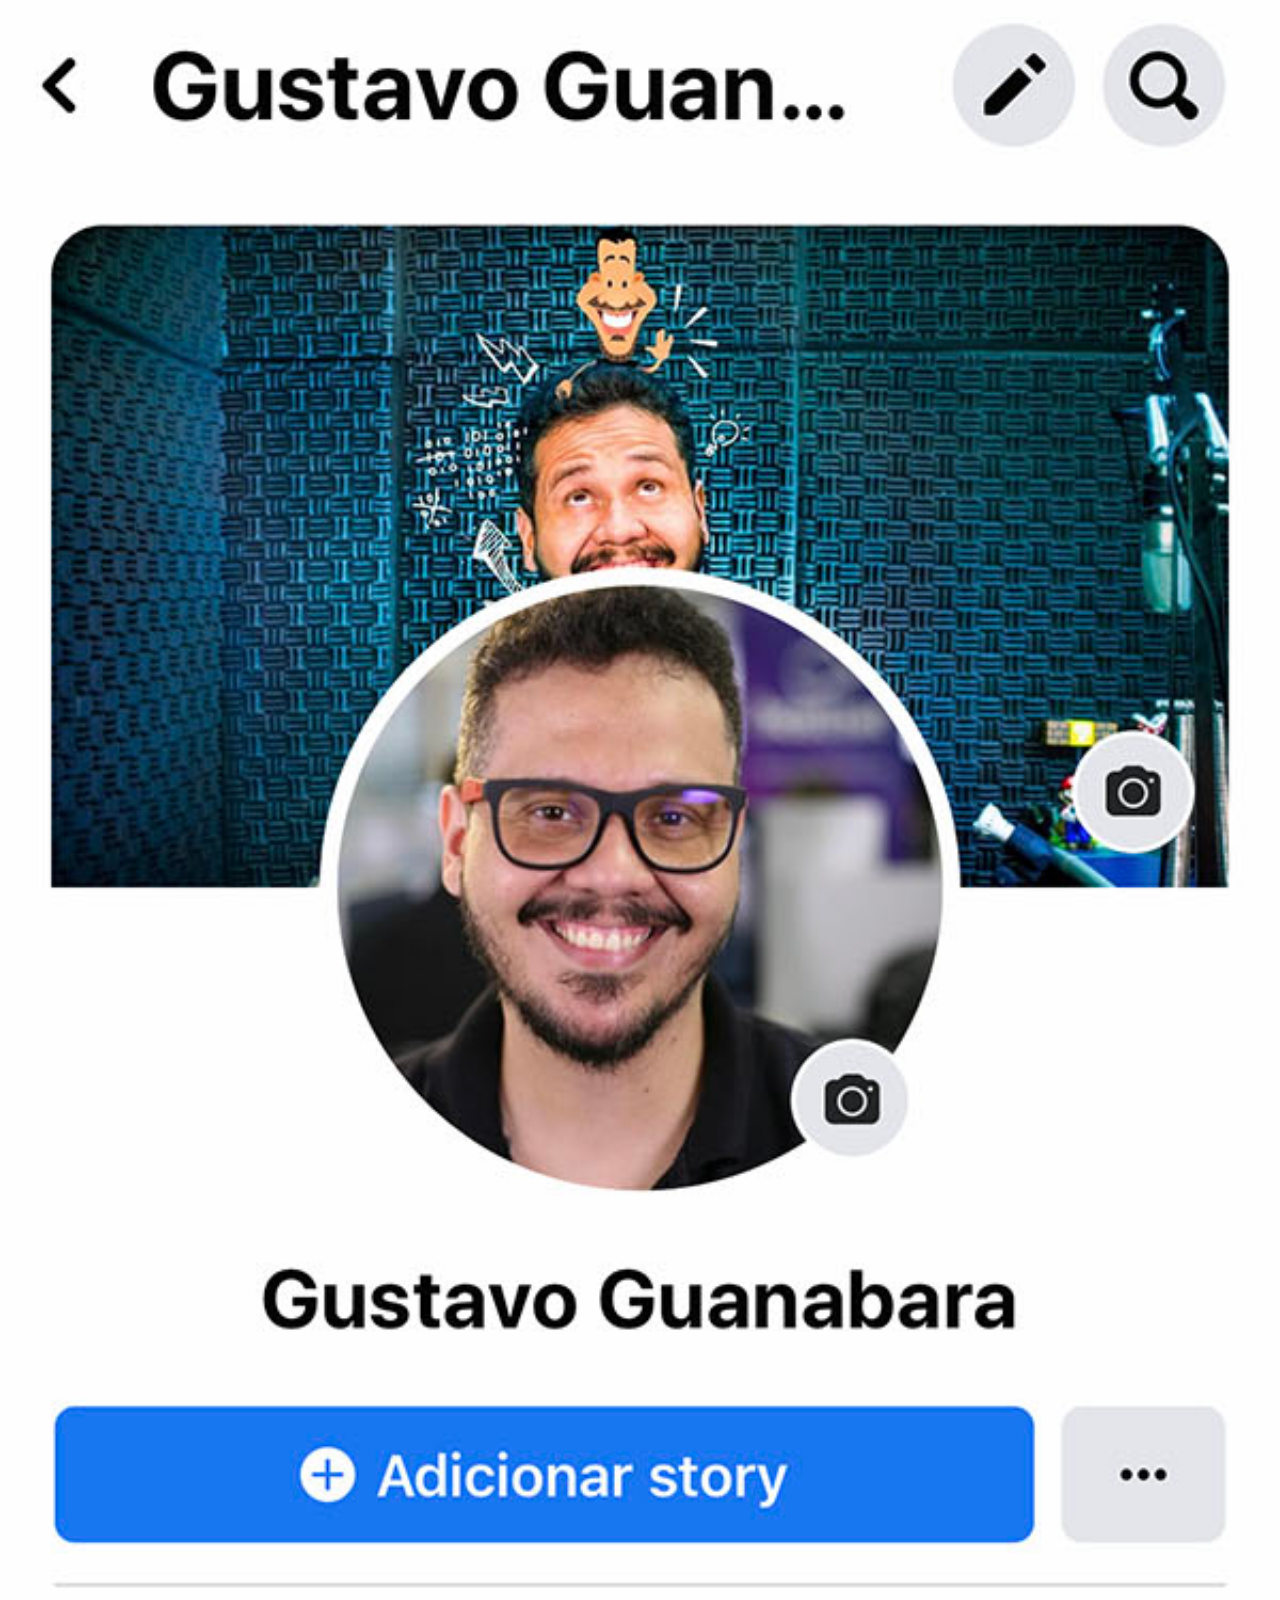
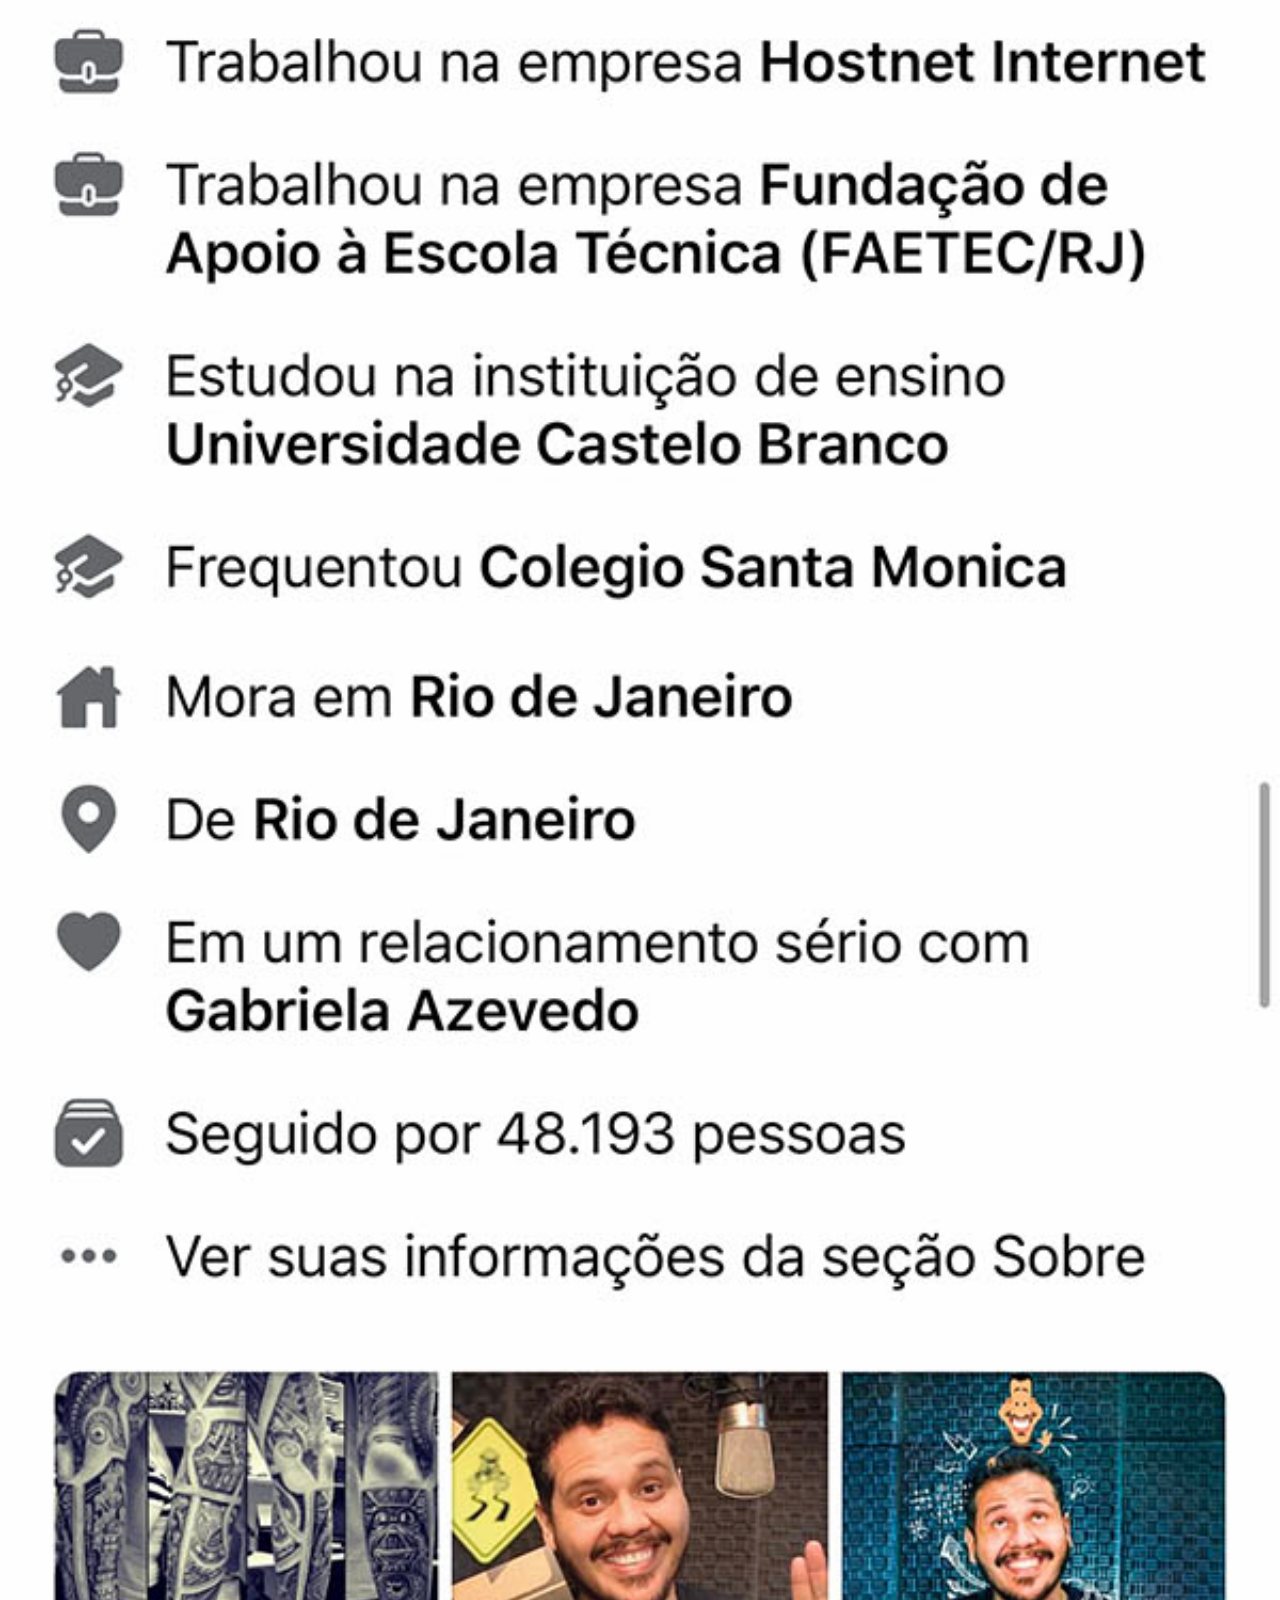
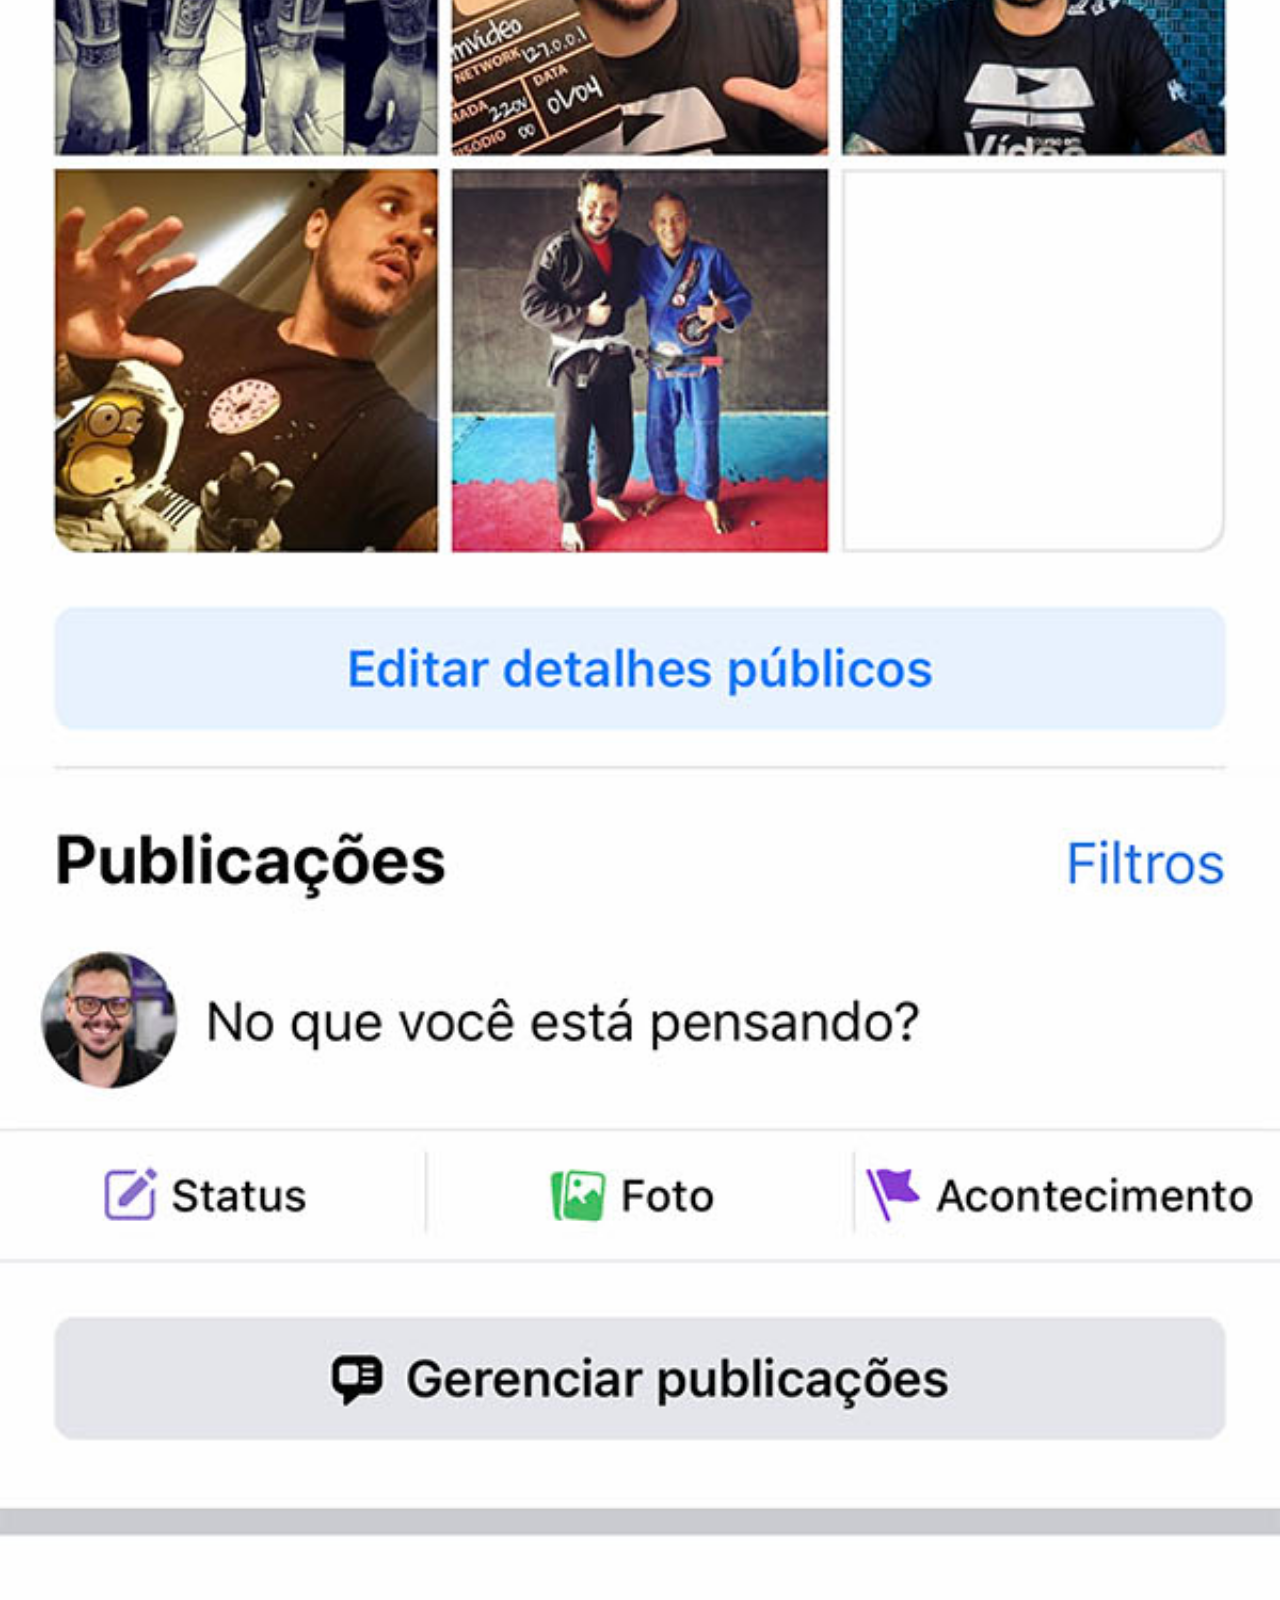
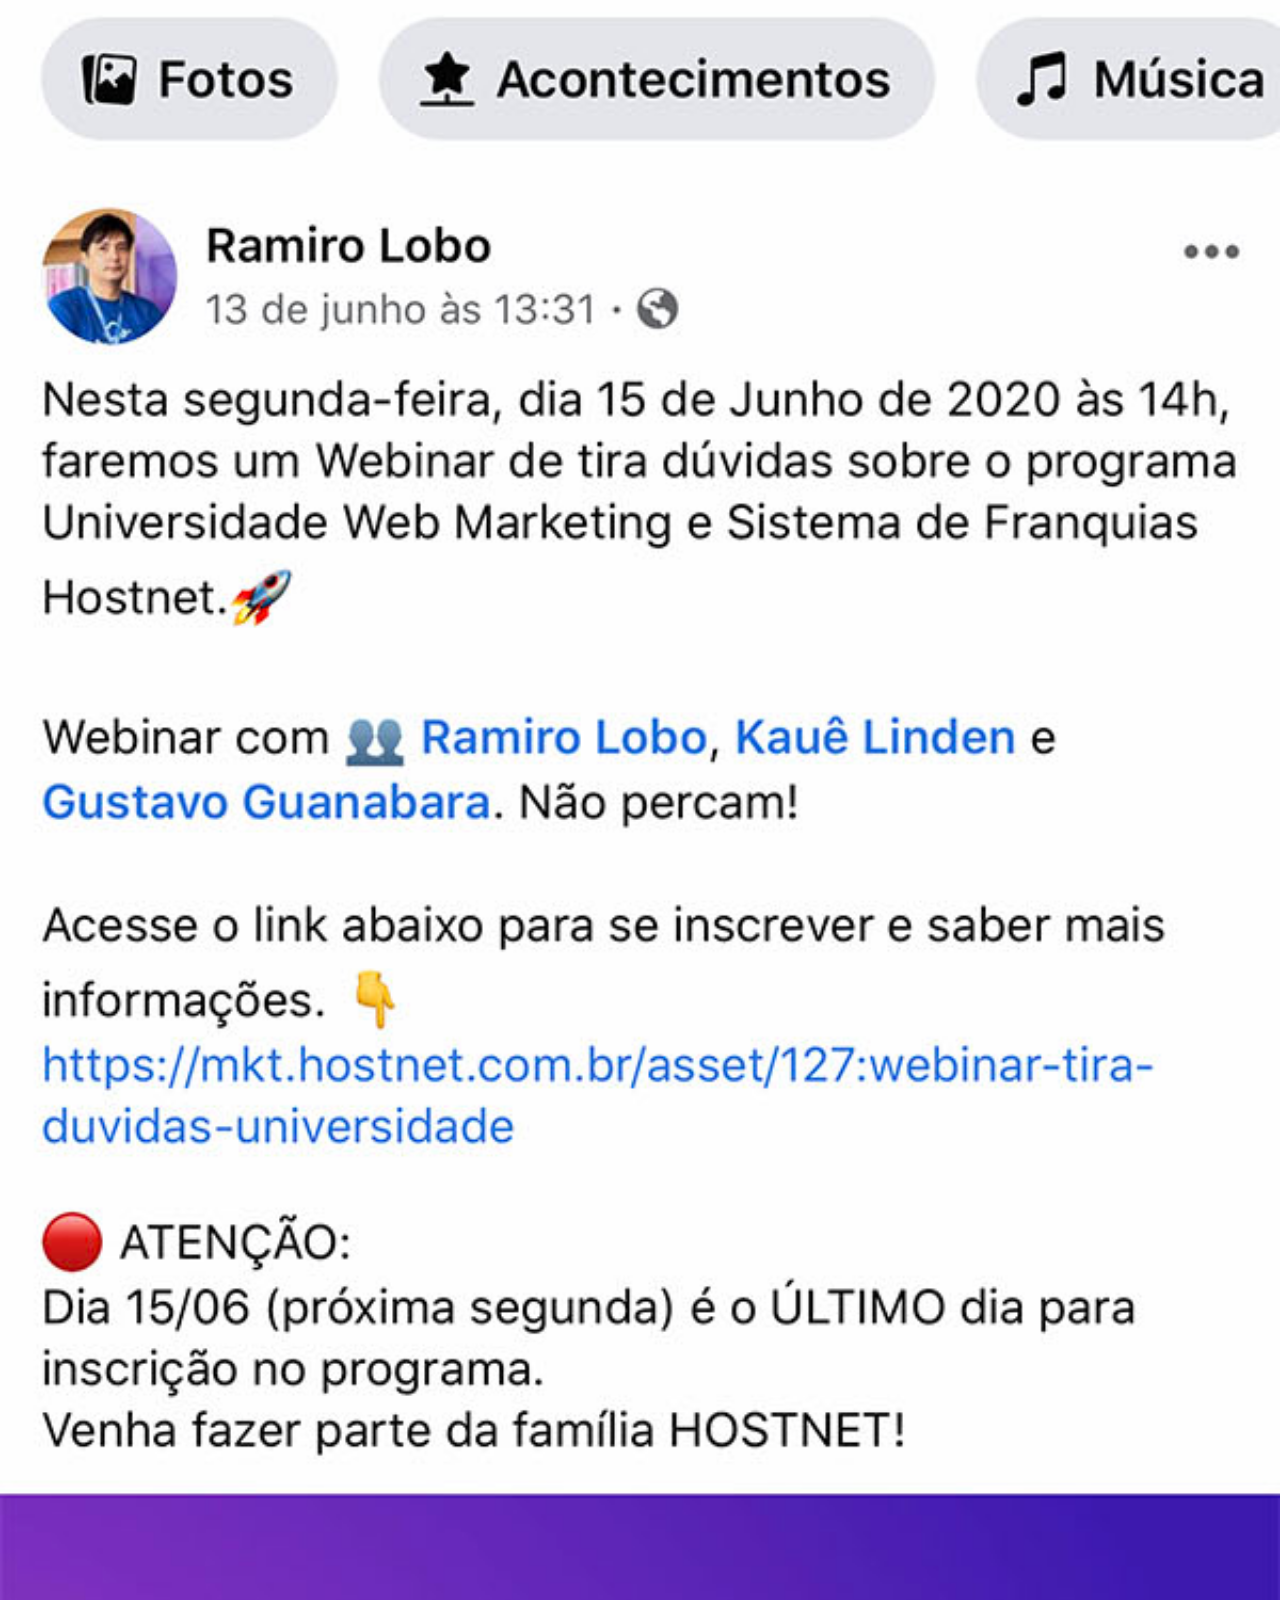
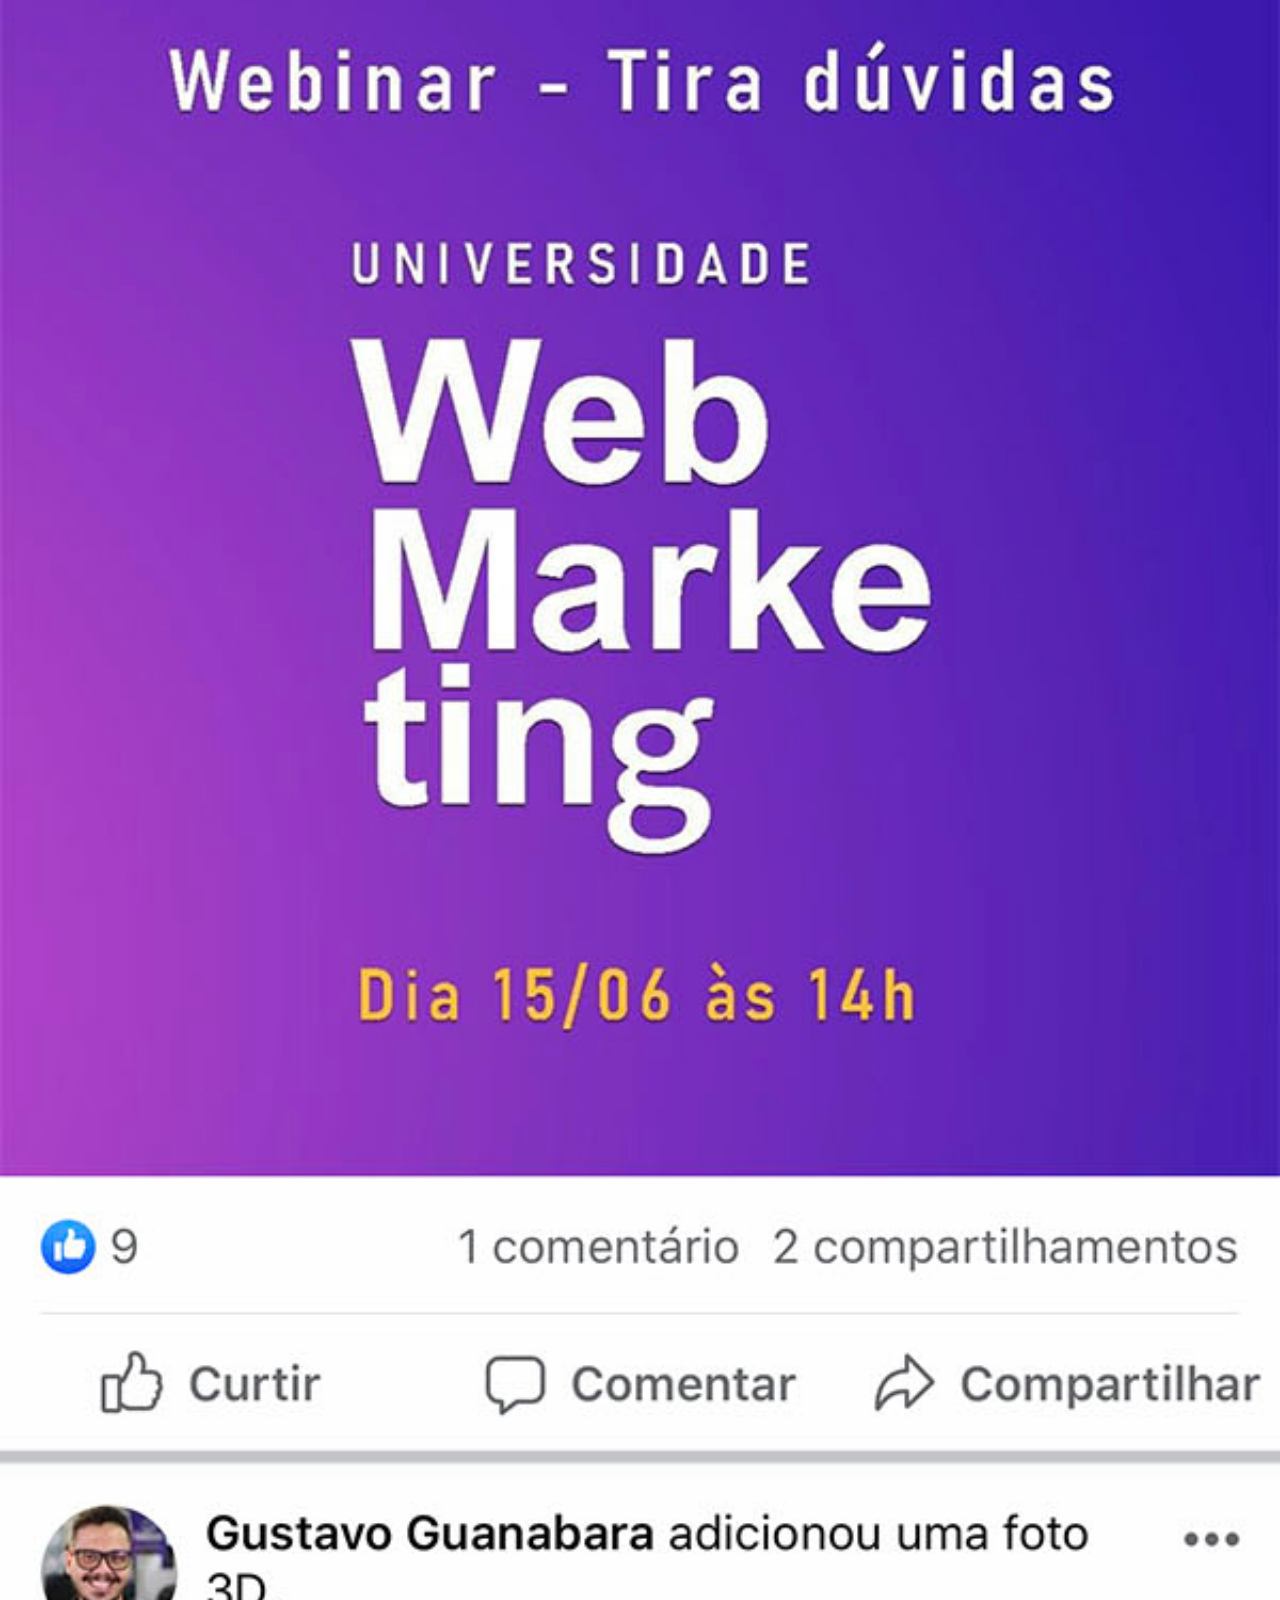
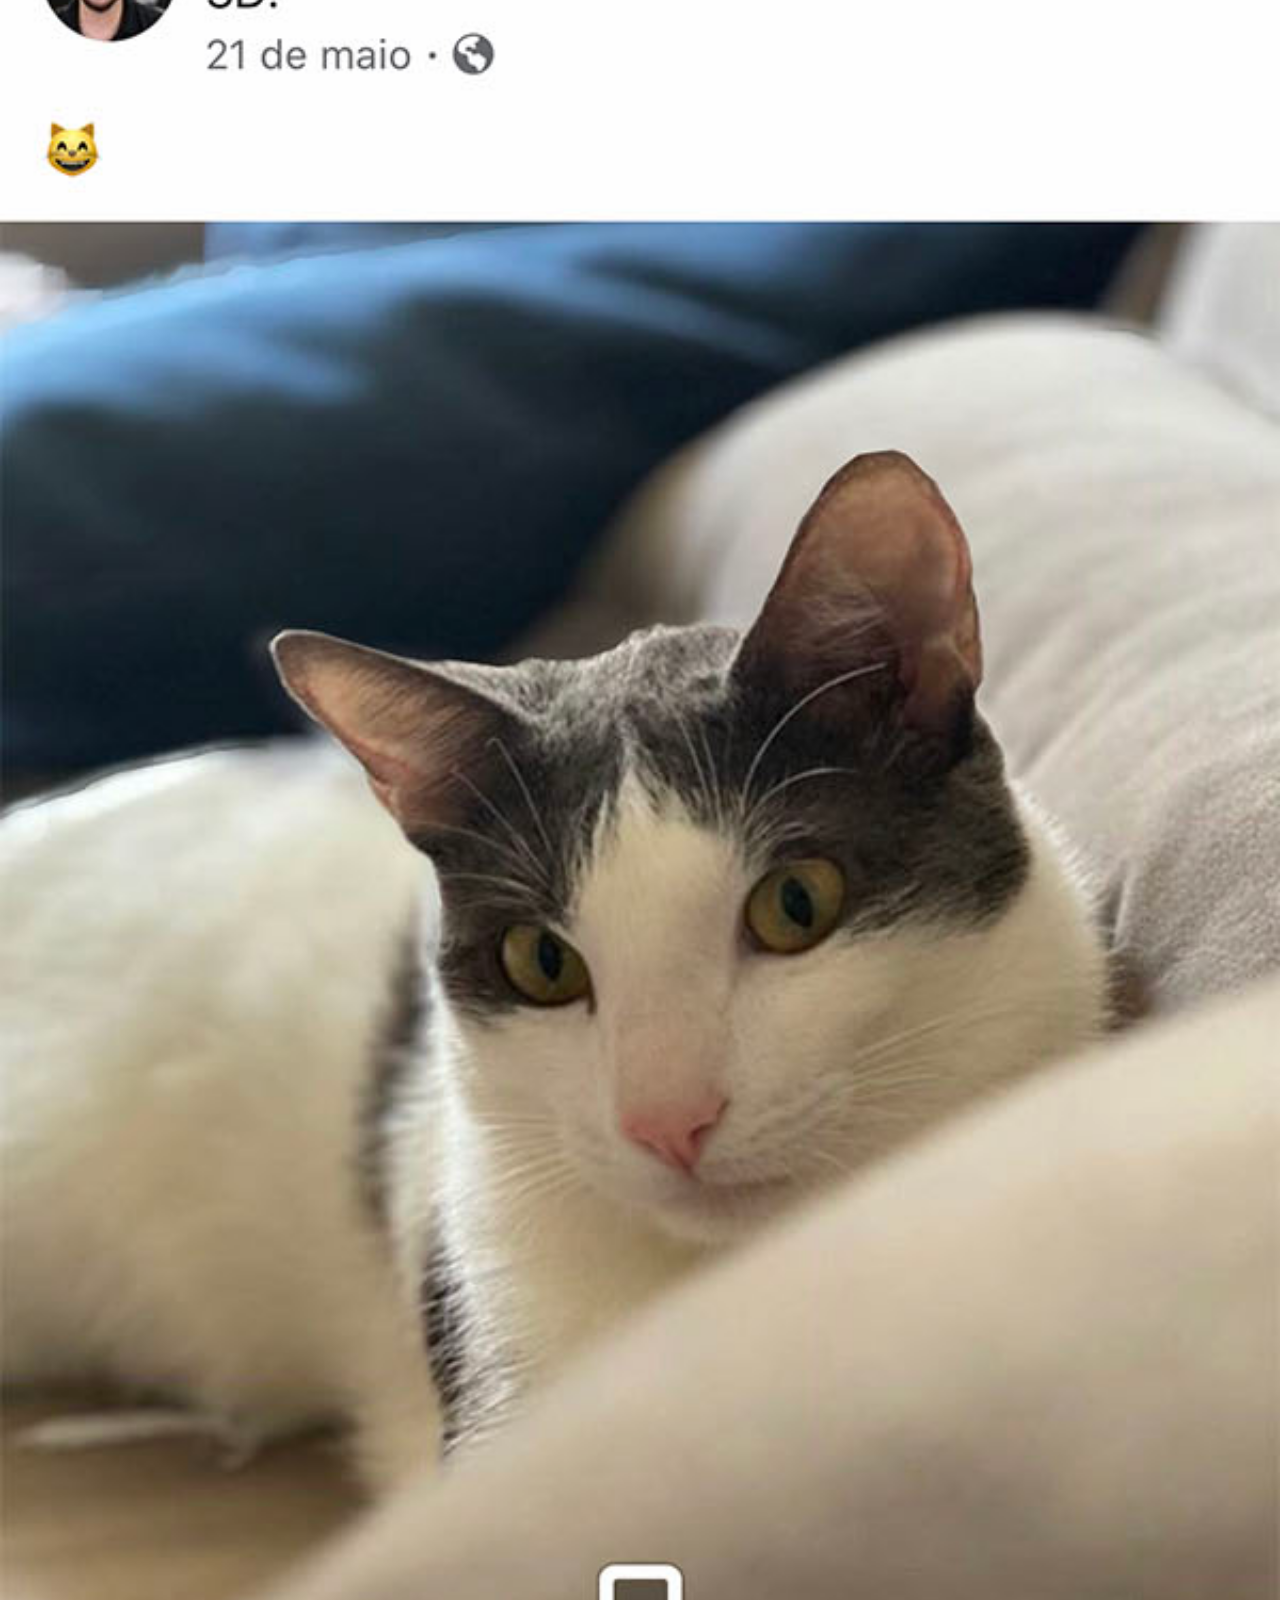
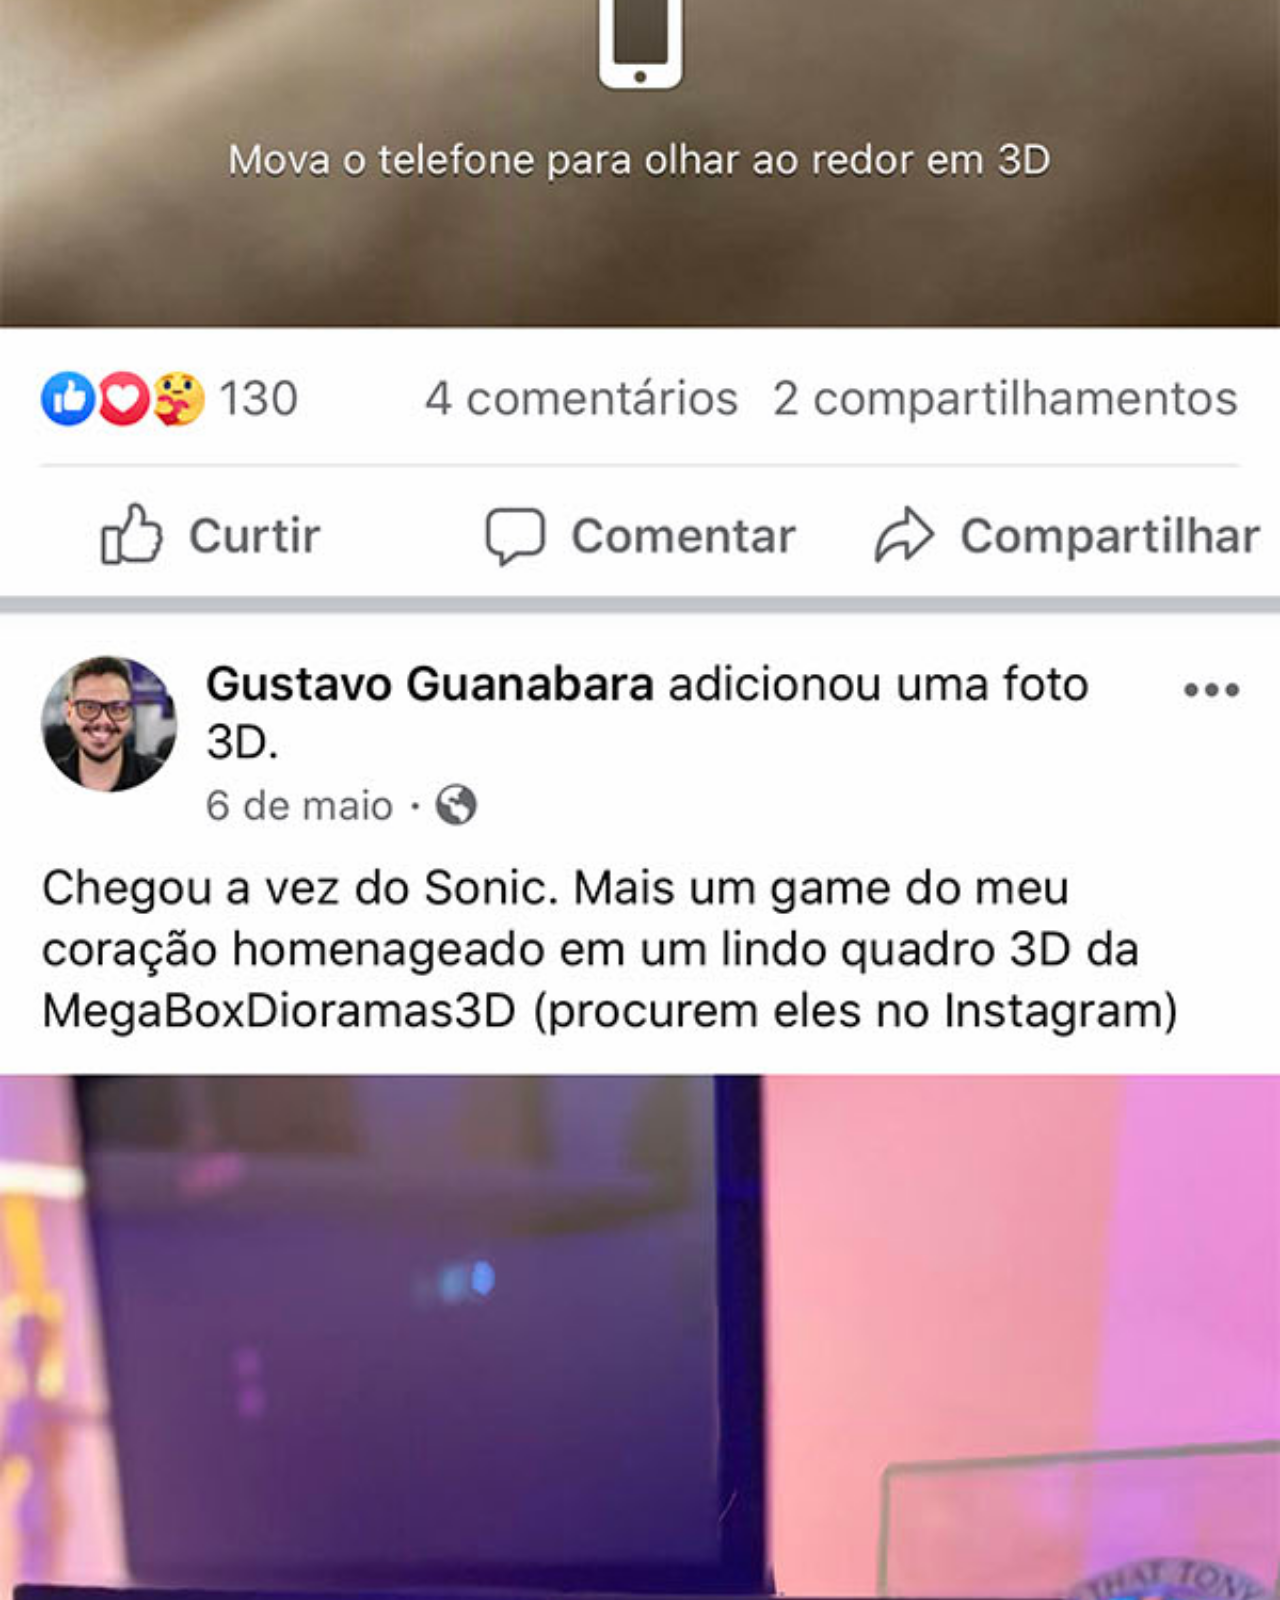
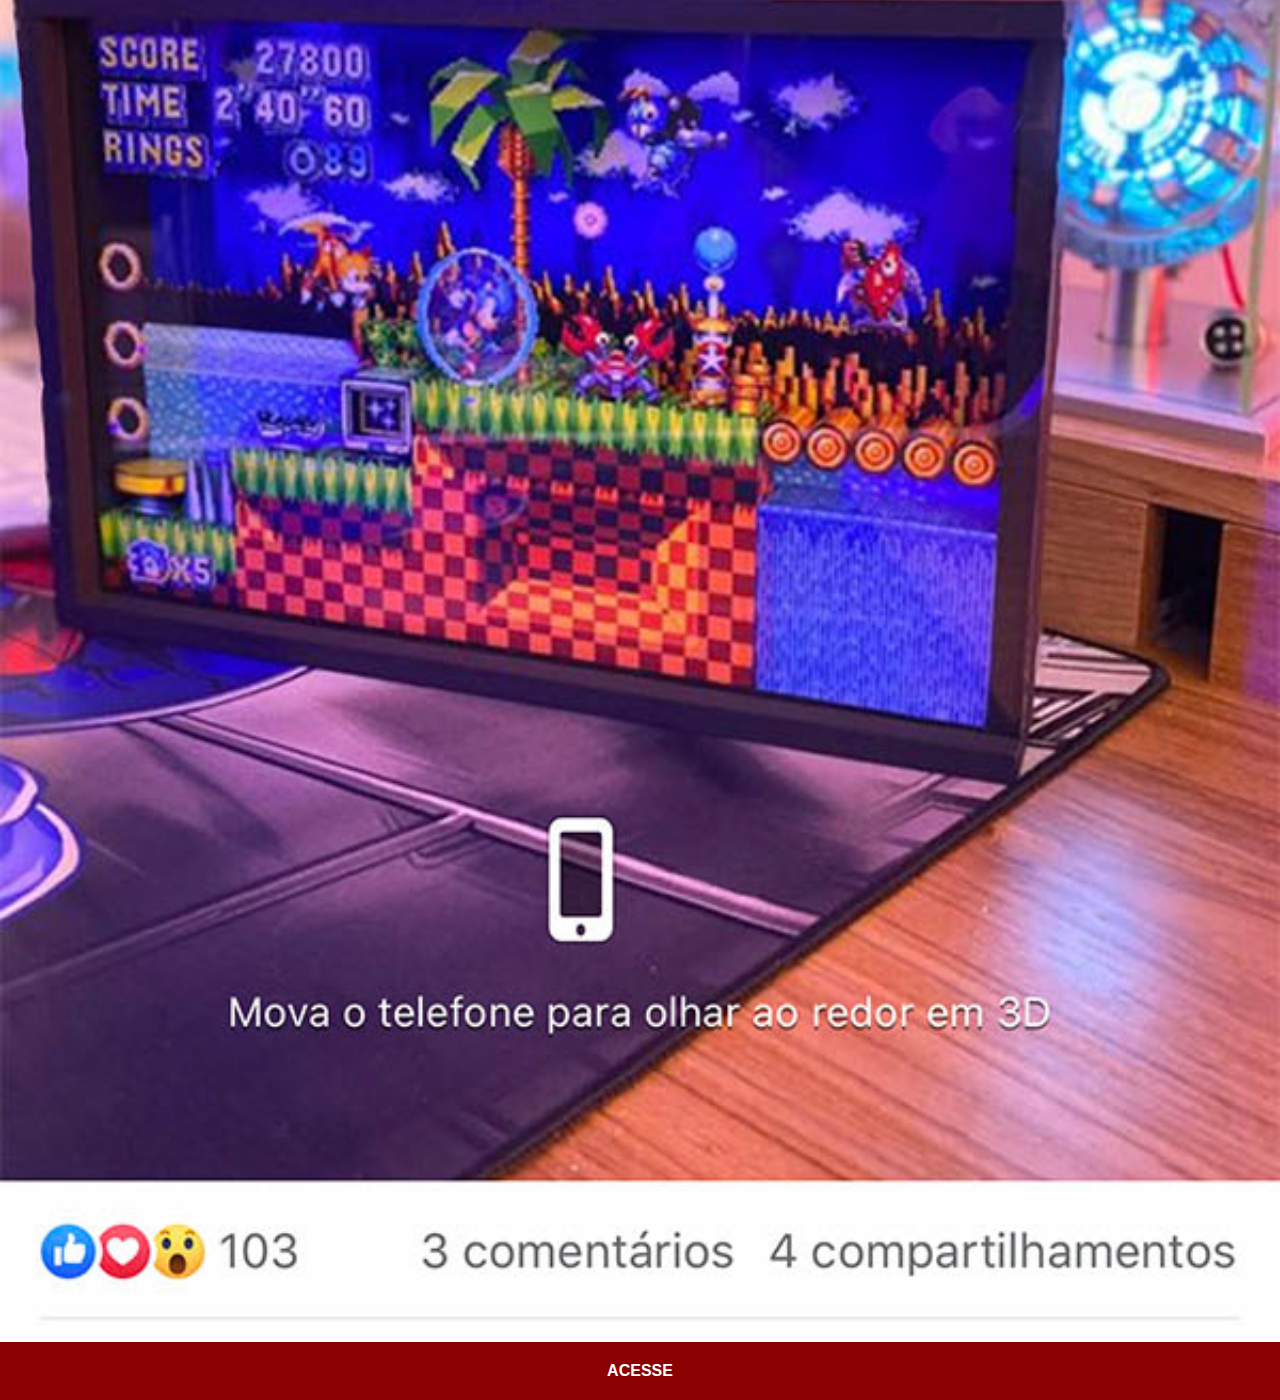
==== facebook.html @ cb01d796 "Update Face & Git" ====
<!DOCTYPE html>
<html lang="pt-br">
<head>
    <meta charset="UTF-8">
    <meta http-equiv="X-UA-Compatible" content="IE=edge">
    <meta name="viewport" content="width=device-width, initial-scale=1.0">
    <title>Facebook</title>
    <link rel="stylesheet" href="estilos/social.css">
</head>
<body>
    <img src="imagens/tela-facebook.jpg" alt="Facebook">
    <a href="https://www.facebook.com/gustavoguanabara/" target="_blank">ACESSE</a>
</body>
</html>
---- estilos/social.css ----
@charset "UTF-8";

*{
    margin: 0px;
    padding: 0px;
    font-family: Arial, Helvetica, sans-serif;
}

::-webkit-scrollbar{
    width: 0px;
    height: 0px;
}

img{
    width: 100vw;

}
a{
    display: block;
    background-color: darkred;
    color: white;
    padding: 20px;
    text-align: center;
    font-weight: bolder;
    text-decoration: none;
}
a:hover{
    background-color: red;
}
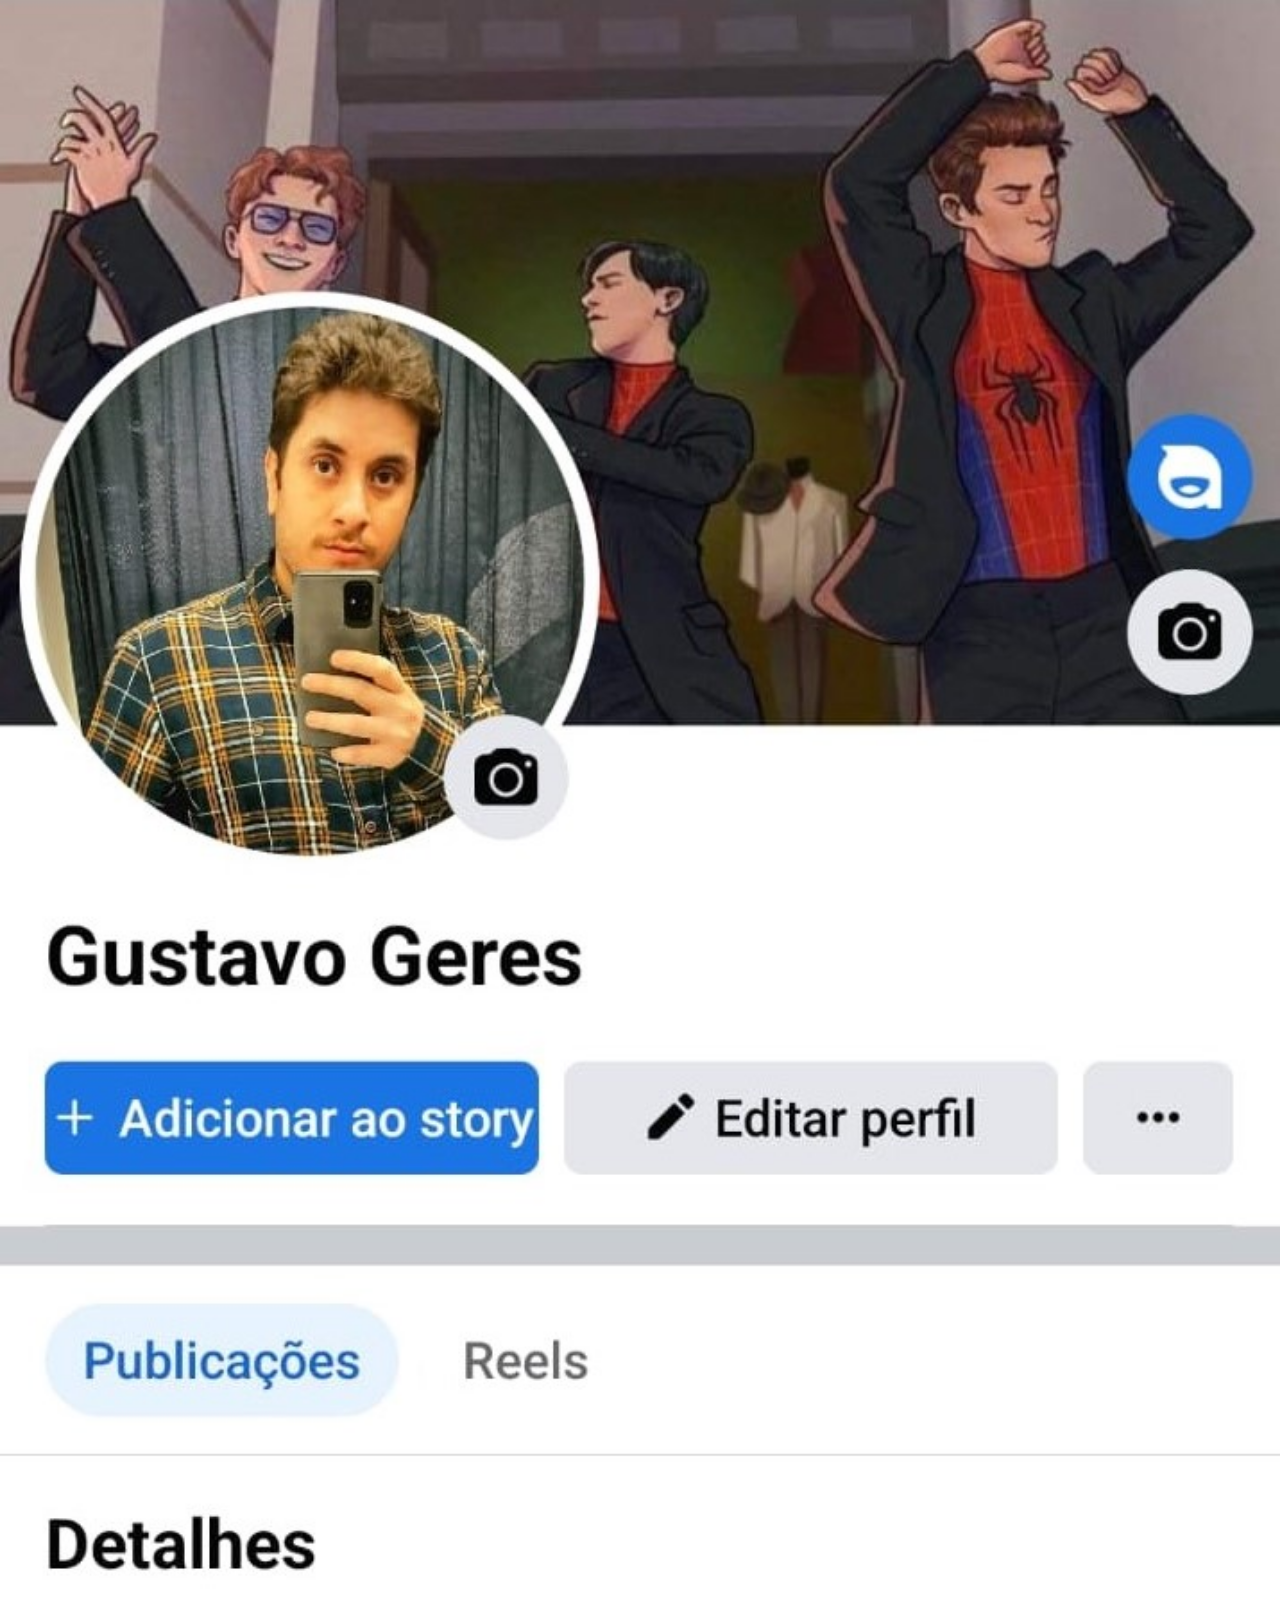
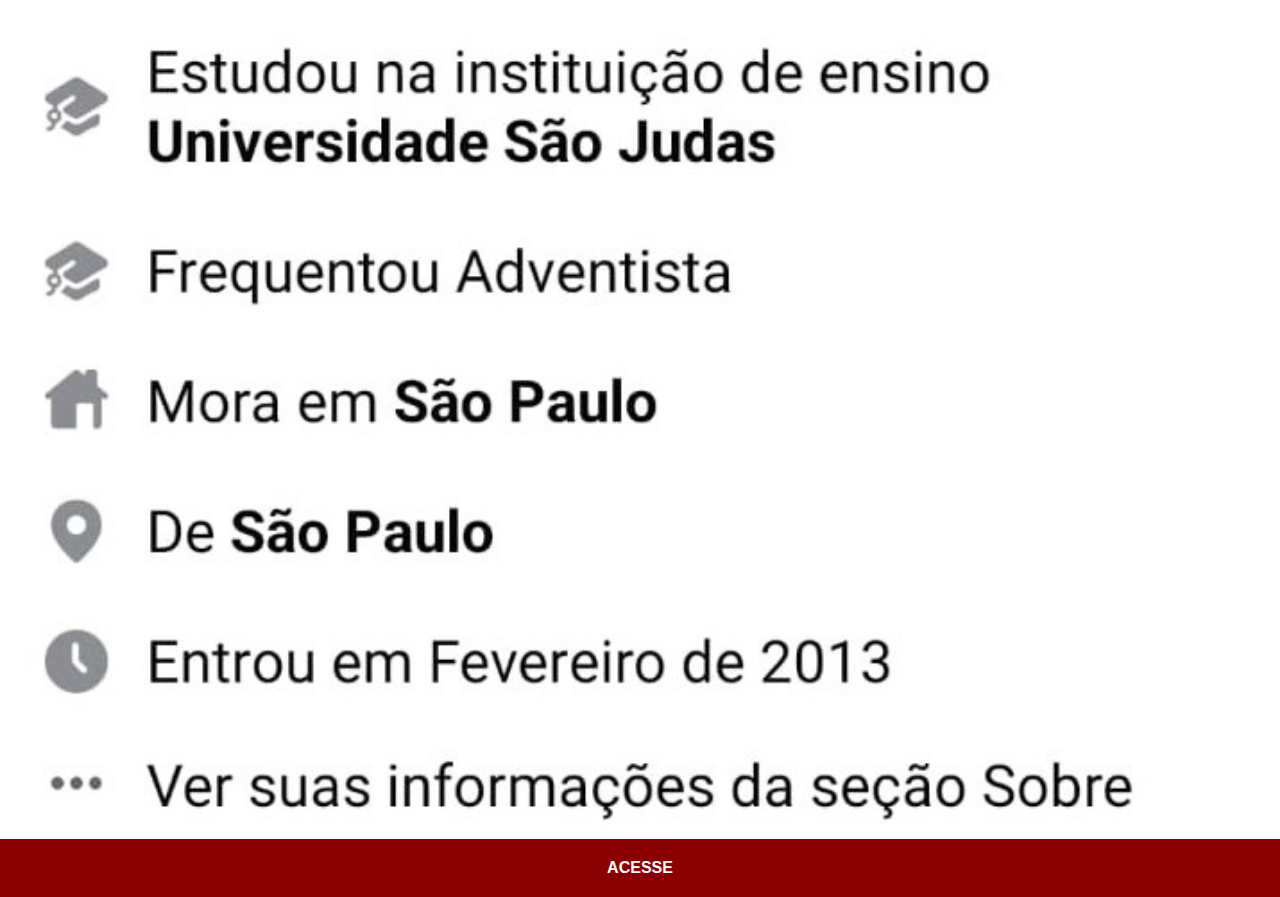
==== commit 0d4c3f26: "Update" ====
--- a/facebook.html
+++ b/facebook.html
@@ -8,7 +8,7 @@
     <link rel="stylesheet" href="estilos/social.css">
 </head>
 <body>
-    <img src="imagens/tela-facebook.jpg" alt="Facebook">
-    <a href="https://www.facebook.com/gustavoguanabara/" target="_blank">ACESSE</a>
+    <img src="imagens/Facebook.jpeg" alt="Facebook">
+    <a href="https://www.facebook.com/gustavojorge.geres/" target="_blank">ACESSE</a>
 </body>
 </html>